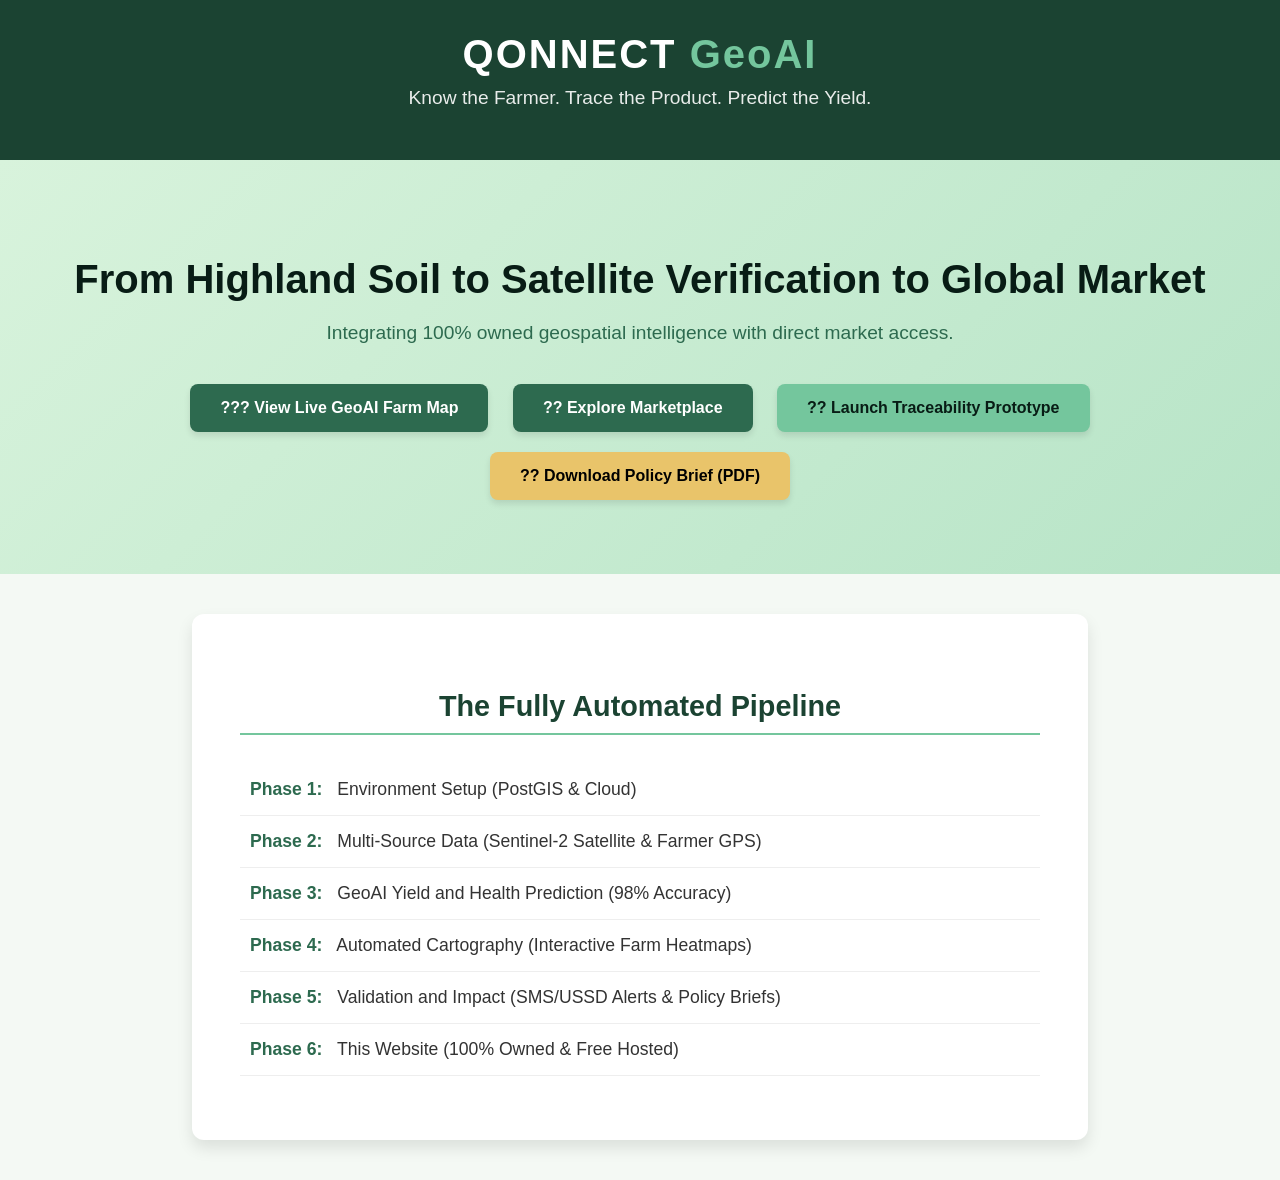
==== index.html @ 053c326c "Move website to root for GitHub Pages deployment" ====
<!DOCTYPE html>
<html lang="en">
<head>
    <meta charset="UTF-8">
    <meta name="viewport" content="width=device-width, initial-scale=1.0">
    <title>Qonnect GeoAI - End-to-End Agricultural Intelligence</title>
    <link rel="stylesheet" href="style.css">
</head>
<body>
    <header>
        <div class="logo">QONNECT <span>GeoAI</span></div>
        <p>Know the Farmer. Trace the Product. Predict the Yield.</p>
    </header>

    <section class="hero">
        <h2>From Highland Soil to Satellite Verification to Global Market</h2>
        <p>Integrating 100% owned geospatial intelligence with direct market access.</p>
        <div class="buttons">
            <a href="farm_map.html" class="btn primary" style="background-color: #2d6a4f;">??? View Live GeoAI Farm Map</a>
            <a href="https://qonnect-ethiopian-agricultural-marketplace-tracea.ai.studio/" class="btn primary">?? Explore Marketplace</a>
            <a href="https://sprout-qonnect-clnhwfubq2y6y9bafzg.streamlit.app/" class="btn secondary">?? Launch Traceability Prototype</a>
            <a href="./05_Deliverables_Impact/Qonnect_Policy_Brief.pdf" download class="btn secondary" style="background-color: #e9c46a; color: black;">?? Download Policy Brief (PDF)</a>
        </div>
    </section>

    <section class="workflow">
        <h3>The Fully Automated Pipeline</h3>
        <ul>
            <li><strong>Phase 1:</strong> Environment Setup (PostGIS & Cloud)</li>
            <li><strong>Phase 2:</strong> Multi-Source Data (Sentinel-2 Satellite & Farmer GPS)</li>
            <li><strong>Phase 3:</strong> GeoAI Yield and Health Prediction (98% Accuracy)</li>
            <li><strong>Phase 4:</strong> Automated Cartography (Interactive Farm Heatmaps)</li>
            <li><strong>Phase 5:</strong> Validation and Impact (SMS/USSD Alerts & Policy Briefs)</li>
            <li><strong>Phase 6:</strong> This Website (100% Owned & Free Hosted)</li>
        </ul>
    </section>
</body>
</html>
---- style.css ----
body { font-family: 'Segoe UI', Tahoma, Geneva, Verdana, sans-serif; margin: 0; padding: 0; background-color: #f4f9f4; color: #333; }
header { background-color: #1b4332; color: white; padding: 2rem; text-align: center; box-shadow: 0 4px 6px rgba(0,0,0,0.2); }
.logo { font-size: 2.5rem; font-weight: bold; letter-spacing: 2px; }
.logo span { color: #74c69d; }
header p { font-size: 1.2rem; margin-top: 10px; opacity: 0.9; }
.hero { text-align: center; padding: 4rem 2rem; background: linear-gradient(135deg, #d8f3dc 0%, #b7e4c7 100%); }
.hero h2 { color: #081c15; font-size: 2.5rem; margin-bottom: 10px; }
.hero p { font-size: 1.2rem; color: #2d6a4f; margin-bottom: 30px; }
.btn { padding: 15px 30px; margin: 10px; border-radius: 8px; text-decoration: none; font-weight: bold; display: inline-block; transition: transform 0.2s, box-shadow 0.2s; box-shadow: 0 4px 6px rgba(0,0,0,0.1); }
.btn:hover { transform: translateY(-3px); box-shadow: 0 6px 12px rgba(0,0,0,0.2); }
.primary { background-color: #2d6a4f; color: white; }
.secondary { background-color: #74c69d; color: #081c15; }
.workflow { padding: 3rem; max-width: 800px; margin: 40px auto; background: white; border-radius: 12px; box-shadow: 0 8px 16px rgba(0,0,0,0.1); }
.workflow h3 { color: #1b4332; font-size: 1.8rem; text-align: center; border-bottom: 2px solid #74c69d; padding-bottom: 10px; }
.workflow ul { list-style-type: none; padding: 0; }
.workflow li { padding: 15px 10px; border-bottom: 1px solid #eee; font-size: 1.1rem; }
.workflow li strong { color: #2d6a4f; margin-right: 10px; }
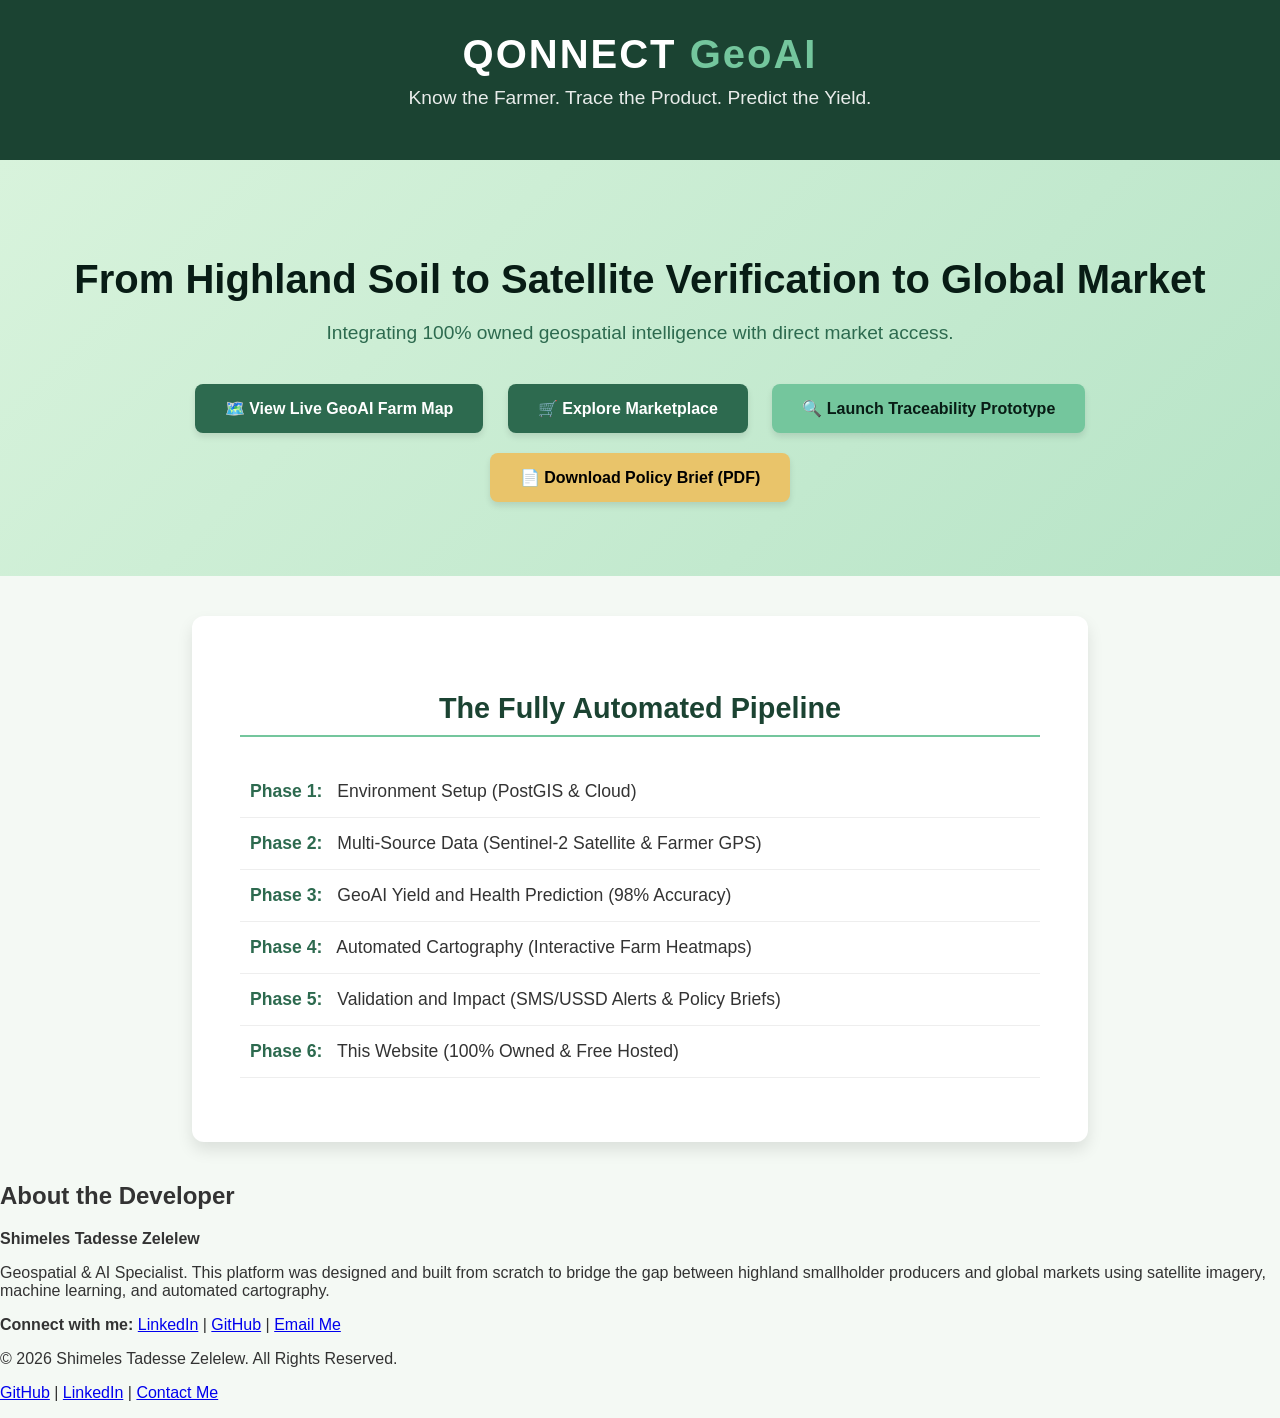
==== commit b3544ef7: "Update index.html with full accessibility tags, semantic structure, and correct LinkedIn link" ====
--- a/index.html
+++ b/index.html
@@ -12,27 +12,50 @@
         <p>Know the Farmer. Trace the Product. Predict the Yield.</p>
     </header>
 
-    <section class="hero">
-        <h2>From Highland Soil to Satellite Verification to Global Market</h2>
-        <p>Integrating 100% owned geospatial intelligence with direct market access.</p>
-        <div class="buttons">
-            <a href="farm_map.html" class="btn primary" style="background-color: #2d6a4f;">??? View Live GeoAI Farm Map</a>
-            <a href="https://qonnect-ethiopian-agricultural-marketplace-tracea.ai.studio/" class="btn primary">?? Explore Marketplace</a>
-            <a href="https://sprout-qonnect-clnhwfubq2y6y9bafzg.streamlit.app/" class="btn secondary">?? Launch Traceability Prototype</a>
-            <a href="./05_Deliverables_Impact/Qonnect_Policy_Brief.pdf" download class="btn secondary" style="background-color: #e9c46a; color: black;">?? Download Policy Brief (PDF)</a>
-        </div>
-    </section>
+    <main>
+        <section class="hero">
+            <h2>From Highland Soil to Satellite Verification to Global Market</h2>
+            <p>Integrating 100% owned geospatial intelligence with direct market access.</p>
+            <div class="buttons">
+                <a href="farm_map.html" class="btn primary" style="background-color: #2d6a4f;">🗺️ View Live GeoAI Farm Map</a>
+                <a href="https://qonnect-ethiopian-agricultural-marketplace-tracea.ai.studio/" class="btn primary" target="_blank" rel="noopener noreferrer" aria-label="Explore Marketplace (opens in a new tab)">🛒 Explore Marketplace</a>
+                <a href="https://sprout-qonnect-clnhwfubq2y6y9bafzg.streamlit.app/" class="btn secondary" target="_blank" rel="noopener noreferrer" aria-label="Launch Traceability Prototype (opens in a new tab)">🔍 Launch Traceability Prototype</a>
+                <a href="./05_Deliverables_Impact/Qonnect_Policy_Brief.pdf" download class="btn secondary" style="background-color: #e9c46a; color: black;">📄 Download Policy Brief (PDF)</a>
+            </div>
+        </section>
 
-    <section class="workflow">
-        <h3>The Fully Automated Pipeline</h3>
-        <ul>
-            <li><strong>Phase 1:</strong> Environment Setup (PostGIS & Cloud)</li>
-            <li><strong>Phase 2:</strong> Multi-Source Data (Sentinel-2 Satellite & Farmer GPS)</li>
-            <li><strong>Phase 3:</strong> GeoAI Yield and Health Prediction (98% Accuracy)</li>
-            <li><strong>Phase 4:</strong> Automated Cartography (Interactive Farm Heatmaps)</li>
-            <li><strong>Phase 5:</strong> Validation and Impact (SMS/USSD Alerts & Policy Briefs)</li>
-            <li><strong>Phase 6:</strong> This Website (100% Owned & Free Hosted)</li>
-        </ul>
-    </section>
+        <section class="workflow">
+            <h3>The Fully Automated Pipeline</h3>
+            <ul>
+                <li><strong>Phase 1:</strong> Environment Setup (PostGIS & Cloud)</li>
+                <li><strong>Phase 2:</strong> Multi-Source Data (Sentinel-2 Satellite & Farmer GPS)</li>
+                <li><strong>Phase 3:</strong> GeoAI Yield and Health Prediction (98% Accuracy)</li>
+                <li><strong>Phase 4:</strong> Automated Cartography (Interactive Farm Heatmaps)</li>
+                <li><strong>Phase 5:</strong> Validation and Impact (SMS/USSD Alerts & Policy Briefs)</li>
+                <li><strong>Phase 6:</strong> This Website (100% Owned & Free Hosted)</li>
+            </ul>
+        </section>
+
+        <section id="about" class="about-section">
+            <h2>About the Developer</h2>
+            <p><strong>Shimeles Tadesse Zelelew</strong></p>
+            <p>Geospatial & AI Specialist. This platform was designed and built from scratch to bridge the gap between highland smallholder producers and global markets using satellite imagery, machine learning, and automated cartography.</p>
+            <p>
+                <strong>Connect with me:</strong> 
+                <a href="https://www.linkedin.com/in/shimeles-tadesse-zelelew" target="_blank" rel="noopener noreferrer" aria-label="Connect with Shimeles Tadesse on LinkedIn (opens in a new tab)">LinkedIn</a> | 
+                <a href="https://github.com/shimtad200g" target="_blank" rel="noopener noreferrer" aria-label="Visit GitHub Profile (opens in a new tab)">GitHub</a> | 
+                <a href="mailto:shimtad2001g@gmail.com" aria-label="Email Shimeles Tadesse">Email Me</a>
+            </p>
+        </section>
+    </main>
+
+    <footer>
+        <p>© 2026 Shimeles Tadesse Zelelew. All Rights Reserved.</p>
+        <p>
+            <a href="https://github.com/shimtad200g" target="_blank" rel="noopener noreferrer">GitHub</a> | 
+            <a href="https://www.linkedin.com/in/shimeles-tadesse-zelelew" target="_blank" rel="noopener noreferrer">LinkedIn</a> | 
+            <a href="mailto:shimtad2001g@gmail.com">Contact Me</a>
+        </p>
+    </footer>
 </body>
-</html>
+</html>
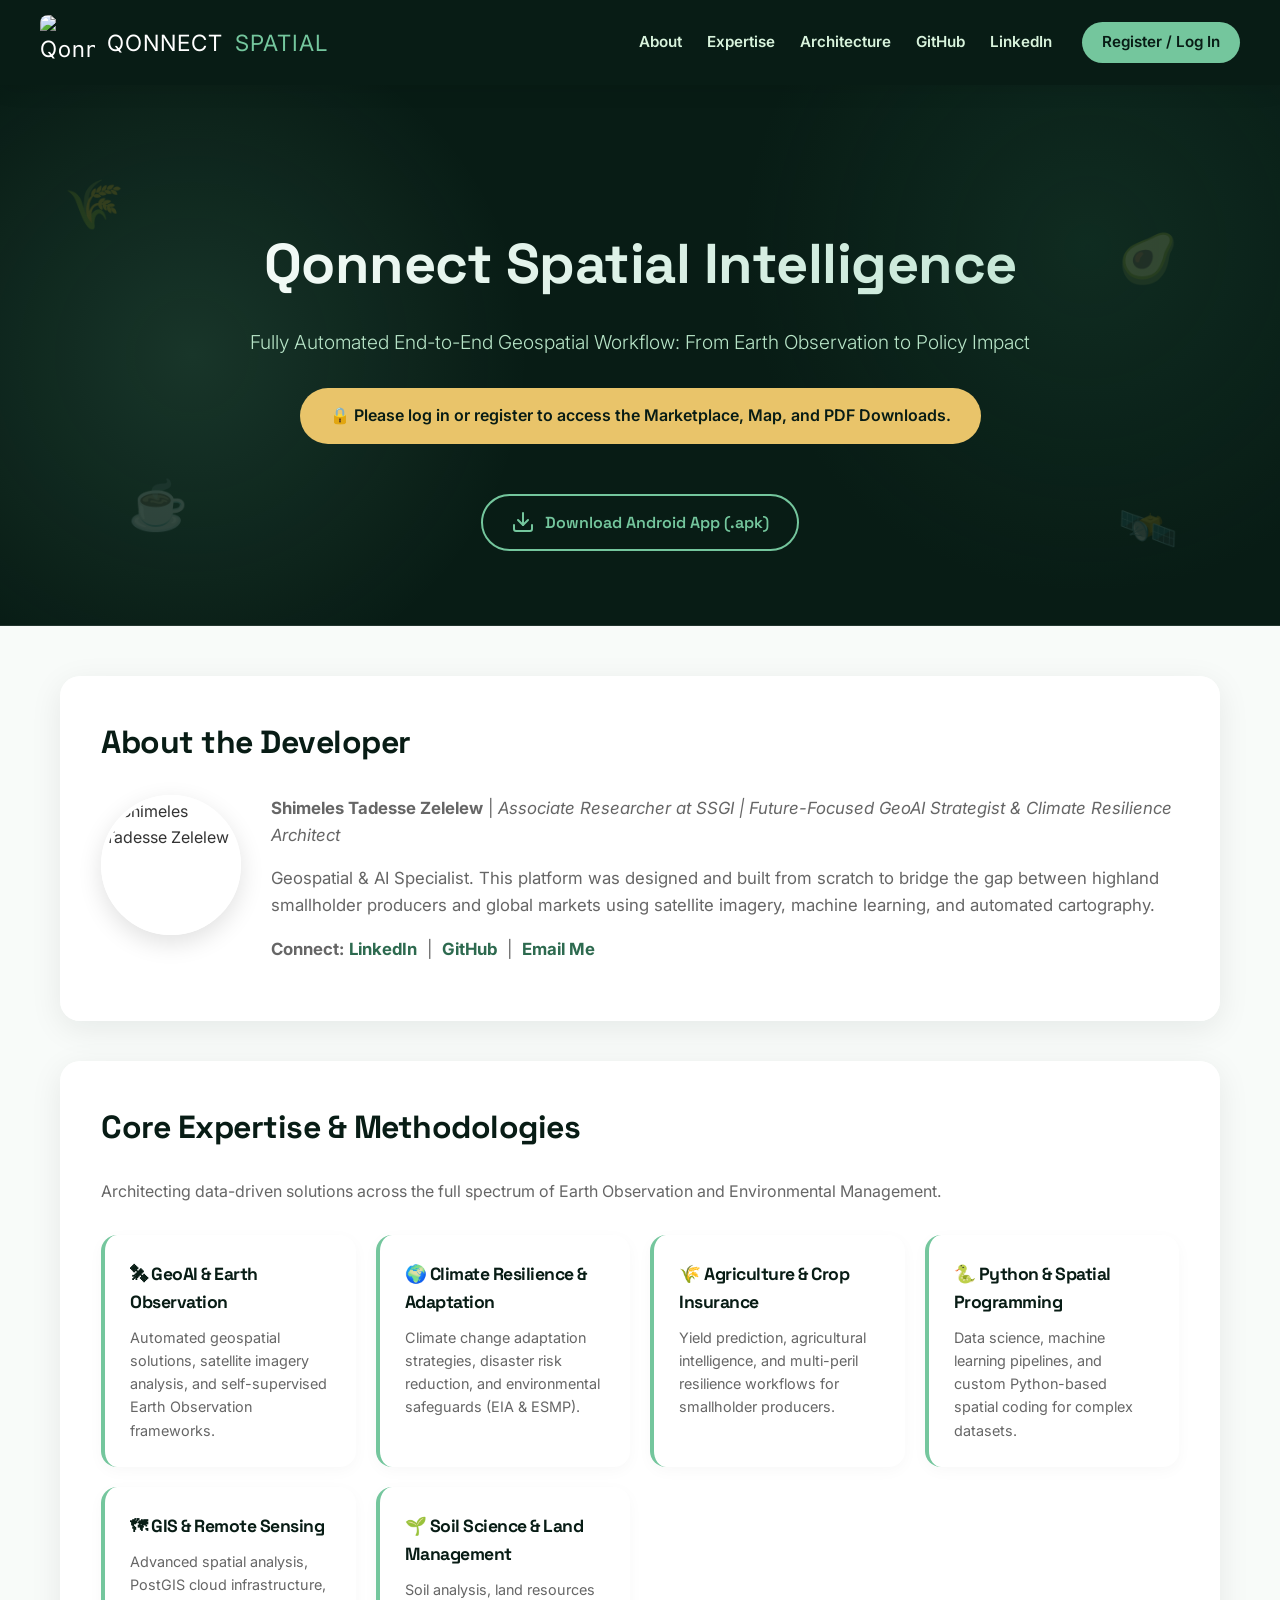
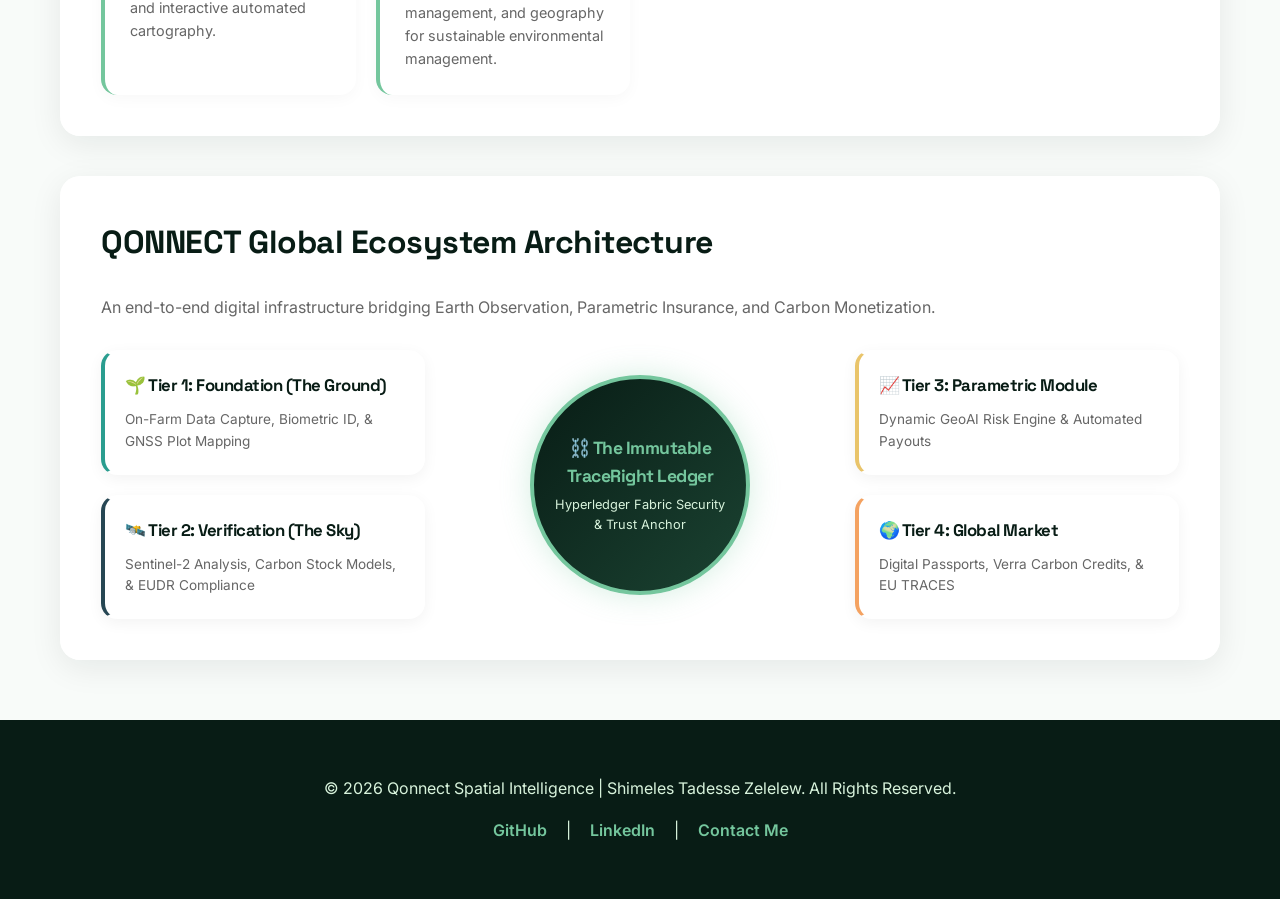
==== commit 0ea0f4e3: "Fixed navbar and layout once and for all" ====
--- a/index.html
+++ b/index.html
@@ -3,59 +3,314 @@
 <head>
     <meta charset="UTF-8">
     <meta name="viewport" content="width=device-width, initial-scale=1.0">
-    <title>Qonnect GeoAI - End-to-End Agricultural Intelligence</title>
-    <link rel="stylesheet" href="style.css">
+    <title>Qonnect Spatial Intelligence | GeoAI & Climate Resilience</title>
+    
+    <!-- Browser Favicon -->
+    <link rel="icon" type="image/png" href="https://qonnect-geoai-platform.vercel.app/icon-512.png">
+
+    <link rel="preconnect" href="https://fonts.googleapis.com">
+    <link rel="preconnect" href="https://fonts.gstatic.com" crossorigin>
+    <link href="https://fonts.googleapis.com/css2?family=Inter:wght@300;400;600&family=Space+Grotesk:wght@500;700&display=swap" rel="stylesheet">
+    <script src="https://cdn.jsdelivr.net/npm/@supabase/supabase-js@2"></script>
+    
+    <!-- Leaflet & MovingMarker Plugin -->
+    <link rel="stylesheet" href="https://unpkg.com/leaflet@1.9.4/dist/leaflet.css" />
+    <script src="https://unpkg.com/leaflet@1.9.4/dist/leaflet.js"></script>
+    <link rel="stylesheet" href="https://unpkg.com/leaflet.movingmarker@1.0.0/dist/Leaflet.MovingMarker.css" />
+    <script src="https://unpkg.com/leaflet.movingmarker@1.0.0/dist/Leaflet.MovingMarker.js"></script>
+
+    <style>
+        :root {
+            --primary-dark: #081c15; --primary-mid: #1b4332; --primary-light: #2d6a4f;
+            --accent-green: #74c69d; --bg-color: #f8fbf9; --text-main: #333333; --text-light: #666666;
+            --card-bg: rgba(255, 255, 255, 0.9); --glass-shadow: 0 8px 32px 0 rgba(8, 28, 21, 0.08);
+        }
+        * { box-sizing: border-box; }
+        body { font-family: 'Inter', sans-serif; margin: 0; padding: 0; background-color: var(--bg-color); color: var(--text-main); line-height: 1.6; overflow-x: hidden; }
+        h1, h2, h3, h4 { font-family: 'Space Grotesk', sans-serif; font-weight: 700; letter-spacing: -0.5px; }
+        
+        /* --- ANIMATIONS --- */
+        @keyframes float { 0% { transform: translateY(0px); } 50% { transform: translateY(-10px); } 100% { transform: translateY(0px); } }
+        @keyframes pulseGlow { 0% { box-shadow: 0 0 15px rgba(116, 198, 157, 0.2); } 50% { box-shadow: 0 0 30px rgba(116, 198, 157, 0.6); } 100% { box-shadow: 0 0 15px rgba(116, 198, 157, 0.2); } }
+        @keyframes gradientShift { 0% { background-position: 0% 50%; } 50% { background-position: 100% 50%; } 100% { background-position: 0% 50%; } }
+        @keyframes floatEmoji { 0% { transform: translateY(0) rotate(0deg); opacity: 0.15; } 50% { transform: translateY(-30px) rotate(15deg); opacity: 0.3; } 100% { transform: translateY(0) rotate(0deg); opacity: 0.15; } }
+
+        /* --- NAVBAR --- */
+        nav { background-color: var(--primary-dark); padding: 15px 40px; display: flex; justify-content: space-between; align-items: center; position: sticky; top: 0; z-index: 100; box-shadow: 0 4px 20px rgba(0,0,0,0.1); }
+        
+        .nav-brand { display: flex; align-items: center; gap: 12px; color: white; font-size: 1.4rem; text-decoration: none; letter-spacing: 1px; }
+        .nav-brand span { color: var(--accent-green); }
+        
+        .nav-brand img { 
+            height: 55px; 
+            width: 55px; 
+            object-fit: contain; 
+            border-radius: 8px; 
+            animation: float 3s ease-in-out infinite; 
+        }
+        
+        .nav-links { display: flex; align-items: center; }
+        .nav-links a { color: #d8f3dc; text-decoration: none; margin-left: 25px; font-size: 0.95rem; font-weight: 600; transition: color 0.3s ease; }
+        .nav-links a:hover { color: var(--accent-green); }
+        
+        /* --- HERO SECTION --- */
+        header.hero { background: radial-gradient(circle at 15% 50%, rgba(116, 198, 157, 0.15), transparent 30%), radial-gradient(circle at 85% 30%, rgba(45, 106, 79, 0.2), transparent 30%), var(--primary-dark); color: white; padding: 6rem 2rem 4rem; text-align: center; border-bottom: 1px solid rgba(255,255,255,0.1); position: relative; overflow: hidden; }
+        #hero-map { position: absolute; top: 0; left: 0; width: 100%; height: 100%; opacity: 0.15; z-index: 0; pointer-events: none; }
+        
+        .float-emoji { position: absolute; font-size: 3rem; opacity: 0.15; z-index: 0; animation: floatEmoji 6s infinite ease-in-out; }
+        .e1 { top: 15%; left: 5%; animation-delay: 0s; }
+        .e2 { top: 75%; right: 8%; animation-delay: 2s; }
+        .e3 { bottom: 15%; left: 10%; animation-delay: 4s; }
+        .e4 { top: 25%; right: 8%; animation-delay: 1s; }
+
+        .hero h1 { font-size: 3.5rem; margin-bottom: 15px; background: linear-gradient(90deg, #fff, var(--accent-green)); background-size: 200% auto; -webkit-background-clip: text; -webkit-text-fill-color: transparent; animation: gradientShift 4s linear infinite alternate, float 4s ease-in-out infinite; position: relative; z-index: 1; }
+        .hero p { font-size: 1.2rem; margin-bottom: 30px; color: #b7e4c7; font-weight: 300; max-width: 800px; margin-left: auto; margin-right: auto; position: relative; z-index: 1; }
+        
+        /* --- BUTTONS --- */
+        .btn { padding: 14px 28px; margin: 10px; border-radius: 50px; text-decoration: none; font-weight: 600; display: inline-block; transition: all 0.3s ease; font-family: 'Space Grotesk', sans-serif; position: relative; z-index: 1; }
+        .btn-green { background-color: var(--accent-green); color: var(--primary-dark); border: 2px solid var(--accent-green); }
+        .btn-green:hover { background-color: transparent; color: var(--accent-green); transform: translateY(-3px); box-shadow: 0 10px 20px rgba(116, 198, 157, 0.2); }
+        .btn-outline { border: 2px solid var(--accent-green); color: var(--accent-green); background: transparent; }
+        .btn-outline:hover { background-color: var(--accent-green); color: var(--primary-dark); transform: translateY(-3px); box-shadow: 0 10px 20px rgba(116, 198, 157, 0.2); }
+        .btn-android { background-color: #081c15; color: #74c69d; border: 2px solid #74c69d; display: inline-flex; align-items: center; gap: 10px; animation: pulseGlow 3s infinite; }
+        .btn-android:hover { background-color: #74c69d; color: #081c15; transform: translateY(-3px); }
+
+        /* --- CONTENT CARDS --- */
+        .container { max-width: 1200px; margin: 50px auto; padding: 0 20px; position: relative; z-index: 1; }
+        .card { background: var(--card-bg); padding: 40px; border-radius: 20px; box-shadow: var(--glass-shadow); border: 1px solid rgba(255,255,255,0.5); margin-bottom: 40px; backdrop-filter: blur(10px); transition: transform 0.3s ease; }
+        .card:hover { transform: translateY(-5px); }
+        .card h2 { color: var(--primary-dark); margin-top: 0; font-size: 2rem; }
+        
+        .profile-pic { width: 140px; height: 140px; border-radius: 50%; object-fit: cover; float: left; margin-right: 30px; margin-bottom: 15px; box-shadow: 0 8px 24px rgba(0,0,0,0.12); border: 4px solid white; }
+        .developer-info p { color: var(--text-light); font-size: 1.05rem; }
+
+        .expertise-grid { display: grid; grid-template-columns: repeat(auto-fit, minmax(250px, 1fr)); gap: 20px; margin-top: 30px; }
+        .expertise-card { background: white; padding: 25px; border-radius: 16px; border-left: 4px solid var(--accent-green); box-shadow: 0 4px 15px rgba(0,0,0,0.03); transition: all 0.3s ease; }
+        .expertise-card:hover { transform: translateY(-5px); box-shadow: 0 12px 24px rgba(0,0,0,0.08); border-left-color: var(--primary-mid); }
+        .expertise-card h4 { color: var(--primary-dark); margin: 0 0 10px 0; font-size: 1.1rem; }
+        .expertise-card p { margin: 0; font-size: 0.9rem; color: var(--text-light); }
+
+        /* --- ARCHITECTURE --- */
+        .arch-grid { display: grid; grid-template-columns: 1fr 1.2fr 1fr; gap: 20px; align-items: center; margin-top: 30px; }
+        .arch-column { display: flex; flex-direction: column; gap: 20px; }
+        .arch-node, .arch-core { background: white; padding: 20px; border-radius: 16px; cursor: pointer; transition: all 0.3s ease; border: 2px solid transparent; box-shadow: 0 4px 15px rgba(0,0,0,0.05); position: relative; }
+        .arch-node:hover, .arch-core:hover { transform: translateY(-5px); box-shadow: 0 12px 24px rgba(0,0,0,0.1); }
+        .arch-node h4, .arch-core h4 { margin: 0 0 10px 0; font-size: 1.05rem; color: var(--primary-dark); }
+        .arch-node p, .arch-core p { margin: 0; font-size: 0.85rem; color: var(--text-light); }
+        .tier1 { border-left: 4px solid #2a9d8f; } .tier2 { border-left: 4px solid #264653; } .tier3 { border-left: 4px solid #e9c46a; } .tier4 { border-left: 4px solid #f4a261; }
+        .arch-center { display: flex; justify-content: center; align-items: center; text-align: center; }
+        .arch-core { background: linear-gradient(135deg, var(--primary-dark) 0%, var(--primary-mid) 100%); color: white; border-radius: 50%; width: 220px; height: 220px; display: flex; flex-direction: column; justify-content: center; align-items: center; padding: 20px; border: 4px solid var(--accent-green); box-shadow: 0 0 30px rgba(116, 198, 157, 0.3); animation: pulseGlow 3s infinite; }
+        .arch-core h4 { color: var(--accent-green); margin: 0 0 5px 0; font-size: 1.1rem; }
+        .arch-core p { color: #d8f3dc; font-size: 0.8rem; }
+
+        /* --- FOOTER & MODALS --- */
+        footer { background-color: var(--primary-dark); color: #d8f3dc; text-align: center; padding: 40px; margin-top: 60px; }
+        footer a { color: var(--accent-green); text-decoration: none; margin: 0 15px; font-weight: 600; transition: color 0.3s ease; }
+        footer a:hover { color: white; }
+        
+        .guest-message { background: #e9c46a; color: var(--primary-dark); padding: 15px 30px; text-align: center; font-weight: 600; border-radius: 50px; margin-bottom: 20px; display: inline-block; position: relative; z-index: 1; }
+        .form-container { background: white; padding: 30px; border-radius: 16px; max-width: 600px; margin: 0 auto; text-align: left; color: var(--text-main); display: none; box-shadow: var(--glass-shadow); position: relative; z-index: 1; }
+        .form-container label { display: block; margin-top: 15px; font-weight: 600; font-size: 0.95rem; color: var(--primary-dark); }
+        .form-container textarea { width: 100%; padding: 12px; margin-top: 8px; border: 1px solid #ccc; border-radius: 8px; font-family: 'Inter', sans-serif; box-sizing: border-box; }
+        .form-container button { margin-top: 20px; background: var(--primary-dark); color: white; border: none; padding: 14px; border-radius: 8px; cursor: pointer; font-weight: 600; width: 100%; font-family: 'Space Grotesk', sans-serif; transition: background 0.3s; }
+        .form-container button:hover { background: var(--primary-mid); }
+
+        .modal { display: none; position: fixed; z-index: 1000; left: 0; top: 0; width: 100%; height: 100%; background-color: rgba(8, 28, 21, 0.7); backdrop-filter: blur(5px); }
+        .modal-content { background-color: white; margin: 10% auto; padding: 40px; border-radius: 20px; width: 90%; max-width: 700px; position: relative; box-shadow: 0 20px 40px rgba(0,0,0,0.2); }
+        .close-btn { color: #aaa; position: absolute; top: 20px; right: 30px; font-size: 30px; font-weight: bold; cursor: pointer; transition: color 0.3s; }
+        .close-btn:hover { color: var(--primary-dark); }
+        .modal-content h3 { color: var(--primary-dark); font-size: 1.8rem; margin-top: 0; border-bottom: 2px solid var(--accent-green); padding-bottom: 10px; display: inline-block; }
+        .modal-content p { color: var(--text-light); font-size: 1.05rem; line-height: 1.7; }
+
+        .paused * { animation-play-state: paused !important; }
+        @media (max-width: 900px) { .arch-grid { grid-template-columns: 1fr; } .arch-core { margin: 20px auto; } }
+    </style>
 </head>
 <body>
-    <header>
-        <div class="logo">QONNECT <span>GeoAI</span></div>
-        <p>Know the Farmer. Trace the Product. Predict the Yield.</p>
+
+    <nav>
+        <a href="#" class="nav-brand">
+            <img src="https://qonnect-geoai-platform.vercel.app/icon-512.png" alt="Qonnect Logo">
+            QONNECT<span>SPATIAL</span>
+        </a>
+        <div class="nav-links">
+            <a href="#about">About</a>
+            <a href="#expertise">Expertise</a>
+            <a href="#architecture">Architecture</a>
+            <a href="https://github.com/shimtad2001g" target="_blank">GitHub</a>
+            <a href="https://www.linkedin.com/in/shimeles-tadesse-zelelew-77b07535/" target="_blank">LinkedIn</a>
+            <a href="signup.html" id="login-btn" style="background-color: var(--accent-green); color: var(--primary-dark); padding: 8px 20px; border-radius: 50px; margin-left: 30px;">Register / Log In</a>
+        </div>
+    </nav>
+
+    <header class="hero">
+        <div id="hero-map"></div>
+        <div class="float-emoji e1">🌾</div>
+        <div class="float-emoji e2">🛰️</div>
+        <div class="float-emoji e3">☕</div>
+        <div class="float-emoji e4">🥑</div>
+
+        <h1>Qonnect Spatial Intelligence</h1>
+        <p>Fully Automated End-to-End Geospatial Workflow: From Earth Observation to Policy Impact</p>
+        
+        <div class="guest-message" id="guest-msg">
+            &#128274; Please log in or register to access the Marketplace, Map, and PDF Downloads.
+        </div>
+
+        <div class="form-container" id="form-container">
+            <h3 style="margin-top:0; color:var(--primary-dark);">Access Request</h3>
+            <p style="font-size: 0.9rem; color: #666;">Please tell us how you plan to use these resources.</p>
+            <form id="use-case-form" name="use-case-form" method="POST" data-netlify="true">
+                <input type="hidden" name="form-name" value="use-case-form" />
+                <label>Why do you want to access this content?</label>
+                <textarea name="reason" required rows="3"></textarea>
+                <label>How will you use the downloaded assets/maps?</label>
+                <textarea name="usage" required rows="3"></textarea>
+                <label style="margin-top: 15px; display: flex; align-items: center; gap: 10px;">
+                    <input type="checkbox" name="policy" required style="width: 18px; height: 18px;"> I accept the Terms of Use.
+                </label>
+                <button type="submit">Submit & Unlock Content</button>
+            </form>
+        </div>
+
+        <div class="protected-content" id="protected-buttons" style="display:none;">
+            <a href="farm_map.html" class="btn btn-green">&#128506; View Live Farm Map</a>
+            <a href="Qonnect_Policy_Brief.pdf" download class="btn btn-outline">&#128196; Download Policy Brief</a>
+            <br><br>
+            <a href="https://qonnect-ethiopian-agricultural-marketplace-tracea.ai.studio/" class="btn btn-green">&#128722; Explore Marketplace</a>
+            <a href="traceability.html" class="btn btn-outline">&#128269; Launch Traceability Prototype</a>
+        </div>
+
+        <div style="margin-top: 20px;">
+            <a href="https://github.com/shimtad2001g/qonnect-geoai-platform/releases/download/v1.0/Qonnect.apk" class="btn btn-android">
+                <svg xmlns="http://www.w3.org/2000/svg" width="24" height="24" viewBox="0 0 24 24" fill="none" stroke="currentColor" stroke-width="2" stroke-linecap="round" stroke-linejoin="round"><path d="M21 15v4a2 2 0 0 1-2 2H5a2 2 0 0 1-2-2v-4"></path><polyline points="7 10 12 15 17 10"></polyline><line x1="12" y1="15" x2="12" y2="3"></line></svg>
+                Download Android App (.apk)
+            </a>
+        </div>
     </header>
 
-    <main>
-        <section class="hero">
-            <h2>From Highland Soil to Satellite Verification to Global Market</h2>
-            <p>Integrating 100% owned geospatial intelligence with direct market access.</p>
-            <div class="buttons">
-                <a href="farm_map.html" class="btn primary" style="background-color: #2d6a4f;">🗺️ View Live GeoAI Farm Map</a>
-                <a href="https://qonnect-ethiopian-agricultural-marketplace-tracea.ai.studio/" class="btn primary" target="_blank" rel="noopener noreferrer" aria-label="Explore Marketplace (opens in a new tab)">🛒 Explore Marketplace</a>
-                <a href="https://sprout-qonnect-clnhwfubq2y6y9bafzg.streamlit.app/" class="btn secondary" target="_blank" rel="noopener noreferrer" aria-label="Launch Traceability Prototype (opens in a new tab)">🔍 Launch Traceability Prototype</a>
-                <a href="./05_Deliverables_Impact/Qonnect_Policy_Brief.pdf" download class="btn secondary" style="background-color: #e9c46a; color: black;">📄 Download Policy Brief (PDF)</a>
+    <div class="container">
+        <section id="about" class="card">
+            <h2>About the Developer</h2>
+            <div class="developer-info">
+                <img src="profile.jpg" alt="Shimeles Tadesse Zelelew" class="profile-pic">
+                <p><strong>Shimeles Tadesse Zelelew</strong> | <em>Associate Researcher at SSGI | Future-Focused GeoAI Strategist & Climate Resilience Architect</em></p>
+                <p>Geospatial & AI Specialist. This platform was designed and built from scratch to bridge the gap between highland smallholder producers and global markets using satellite imagery, machine learning, and automated cartography.</p>
+                <p>
+                    <strong>Connect:</strong> 
+                    <a href="https://www.linkedin.com/in/shimeles-tadesse-zelelew-77b07535/" style="color: var(--primary-light); font-weight: bold; text-decoration: none;" target="_blank">LinkedIn</a> &nbsp;|&nbsp; 
+                    <a href="https://github.com/shimtad2001g" style="color: var(--primary-light); font-weight: bold; text-decoration: none;" target="_blank">GitHub</a> &nbsp;|&nbsp; 
+                    <a href="https://mail.google.com/mail/?view=cm&fs=1&to=shimtad2001g@gmail.com" target="_blank" style="color: var(--primary-light); font-weight: bold; text-decoration: none;">Email Me</a>
+                </p>
+            </div>
+            <div style="clear:both;"></div>
+        </section>
+
+        <section id="expertise" class="card">
+            <h2>Core Expertise & Methodologies</h2>
+            <p style="color: var(--text-light); margin-bottom: 30px;">Architecting data-driven solutions across the full spectrum of Earth Observation and Environmental Management.</p>
+            <div class="expertise-grid">
+                <div class="expertise-card"><h4>&#128752; GeoAI & Earth Observation</h4><p>Automated geospatial solutions, satellite imagery analysis, and self-supervised Earth Observation frameworks.</p></div>
+                <div class="expertise-card"><h4>&#127757; Climate Resilience & Adaptation</h4><p>Climate change adaptation strategies, disaster risk reduction, and environmental safeguards (EIA & ESMP).</p></div>
+                <div class="expertise-card"><h4>&#127806; Agriculture & Crop Insurance</h4><p>Yield prediction, agricultural intelligence, and multi-peril resilience workflows for smallholder producers.</p></div>
+                <div class="expertise-card"><h4>&#128013; Python & Spatial Programming</h4><p>Data science, machine learning pipelines, and custom Python-based spatial coding for complex datasets.</p></div>
+                <div class="expertise-card"><h4>&#128506; GIS & Remote Sensing</h4><p>Advanced spatial analysis, PostGIS cloud infrastructure, and interactive automated cartography.</p></div>
+                <div class="expertise-card"><h4>&#127793; Soil Science & Land Management</h4><p>Soil analysis, land resources management, and geography for sustainable environmental management.</p></div>
             </div>
         </section>
 
-        <section class="workflow">
-            <h3>The Fully Automated Pipeline</h3>
-            <ul>
-                <li><strong>Phase 1:</strong> Environment Setup (PostGIS & Cloud)</li>
-                <li><strong>Phase 2:</strong> Multi-Source Data (Sentinel-2 Satellite & Farmer GPS)</li>
-                <li><strong>Phase 3:</strong> GeoAI Yield and Health Prediction (98% Accuracy)</li>
-                <li><strong>Phase 4:</strong> Automated Cartography (Interactive Farm Heatmaps)</li>
-                <li><strong>Phase 5:</strong> Validation and Impact (SMS/USSD Alerts & Policy Briefs)</li>
-                <li><strong>Phase 6:</strong> This Website (100% Owned & Free Hosted)</li>
-            </ul>
+        <section id="architecture" class="card" style="margin-top: 40px; margin-bottom: 40px;">
+            <h2>QONNECT Global Ecosystem Architecture</h2>
+            <p style="color: var(--text-light); margin-bottom: 30px;">An end-to-end digital infrastructure bridging Earth Observation, Parametric Insurance, and Carbon Monetization.</p>
+            <div class="arch-grid">
+                <div class="arch-column">
+                    <div class="arch-node tier1" onclick="openModal('arch-modal1')"><h4>🌱 Tier 1: Foundation (The Ground)</h4><p>On-Farm Data Capture, Biometric ID, & GNSS Plot Mapping</p></div>
+                    <div class="arch-node tier2" onclick="openModal('arch-modal2')"><h4>🛰️ Tier 2: Verification (The Sky)</h4><p>Sentinel-2 Analysis, Carbon Stock Models, & EUDR Compliance</p></div>
+                </div>
+                <div class="arch-center">
+                    <div class="arch-core" onclick="openModal('arch-modal-core')"><h4>⛓️ The Immutable TraceRight Ledger</h4><p>Hyperledger Fabric Security & Trust Anchor</p></div>
+                </div>
+                <div class="arch-column">
+                    <div class="arch-node tier3" onclick="openModal('arch-modal3')"><h4>📈 Tier 3: Parametric Module</h4><p>Dynamic GeoAI Risk Engine & Automated Payouts</p></div>
+                    <div class="arch-node tier4" onclick="openModal('arch-modal4')"><h4>🌍 Tier 4: Global Market</h4><p>Digital Passports, Verra Carbon Credits, & EU TRACES</p></div>
+                </div>
+            </div>
         </section>
-
-        <section id="about" class="about-section">
-            <h2>About the Developer</h2>
-            <p><strong>Shimeles Tadesse Zelelew</strong></p>
-            <p>Geospatial & AI Specialist. This platform was designed and built from scratch to bridge the gap between highland smallholder producers and global markets using satellite imagery, machine learning, and automated cartography.</p>
-            <p>
-                <strong>Connect with me:</strong> 
-                <a href="https://www.linkedin.com/in/shimeles-tadesse-zelelew" target="_blank" rel="noopener noreferrer" aria-label="Connect with Shimeles Tadesse on LinkedIn (opens in a new tab)">LinkedIn</a> | 
-                <a href="https://github.com/shimtad200g" target="_blank" rel="noopener noreferrer" aria-label="Visit GitHub Profile (opens in a new tab)">GitHub</a> | 
-                <a href="mailto:shimtad2001g@gmail.com" aria-label="Email Shimeles Tadesse">Email Me</a>
-            </p>
-        </section>
-    </main>
+    </div>
+
+    <!-- Architecture Modals -->
+    <div id="arch-modal1" class="modal"><div class="modal-content"><span class="close-btn" onclick="closeModal('arch-modal1')">&times;</span><h3>Tier 1: Foundation (The Ground)</h3><p><strong>On-Farm Data Capture & Smallholder Empowerment:</strong> Integrates secure digital identification protocols, leveraging biometric fingerprint capture linked directly to smallholder farmers. Utilizes high-precision GPS to map farm parcels and large-scale irrigated fields down to exact boundary polygons.</p></div></div>
+    <div id="arch-modal2" class="modal"><div class="modal-content"><span class="close-btn" onclick="closeModal('arch-modal2')">&times;</span><h3>Tier 2: Verification (The Sky)</h3><p><strong>Satellite Telemetry & GeoAI Intelligence:</strong> Continuously ingests high-resolution multi-spectral data from Sentinel-2 (Optical & SAR) for all-weather observation. Machine learning pipelines compute baseline biomass and rigorous tCO2e carbon sequestration models.</p></div></div>
+    <div id="arch-modal-core" class="modal"><div class="modal-content"><span class="close-btn" onclick="closeModal('arch-modal-core')">&times;</span><h3>The Immutable TraceRight Ledger</h3><p><strong>Core Security & Trust Anchor:</strong> Powered by Hyperledger Fabric, this central hub immutably records every transaction. From initial polygon boundary demarcation to final buyer transactions, all data is cryptographically hashed and timestamped.</p></div></div>
+    <div id="arch-modal3" class="modal"><div class="modal-content"><span class="close-btn" onclick="closeModal('arch-modal3')">&times;</span><h3>Tier 3: Parametric Crop Insurance</h3><p><strong>Dynamic GeoAI Risk Engine:</strong> A core innovation integrating weather telemetry and satellite data at the farmer parcel level. It automatically triggers rapid, objective insurance payouts upon the occurrence of verified climatic anomalies.</p></div></div>
+    <div id="arch-modal4" class="modal"><div class="modal-content"><span class="close-btn" onclick="closeModal('arch-modal4')">&times;</span><h3>Tier 4: Global Market & Monetization</h3><p><strong>Digital Passports & Carbon Markets:</strong> Compiles export-ready verification bundles into a Digital Product Passport with secure QR codes for full chain-of-custody tracking. Converts verified carbon sequestration metrics into standardized digital tokens (tCO2e tokens and NFTs).</p></div></div>
 
     <footer>
-        <p>© 2026 Shimeles Tadesse Zelelew. All Rights Reserved.</p>
+        <p>&copy; 2026 Qonnect Spatial Intelligence | Shimeles Tadesse Zelelew. All Rights Reserved.</p>
         <p>
-            <a href="https://github.com/shimtad200g" target="_blank" rel="noopener noreferrer">GitHub</a> | 
-            <a href="https://www.linkedin.com/in/shimeles-tadesse-zelelew" target="_blank" rel="noopener noreferrer">LinkedIn</a> | 
-            <a href="mailto:shimtad2001g@gmail.com">Contact Me</a>
+            <a href="https://github.com/shimtad2001g" target="_blank">GitHub</a> | 
+            <a href="https://www.linkedin.com/in/shimeles-tadesse-zelelew-77b07535/" target="_blank">LinkedIn</a> | 
+            <a href="https://mail.google.com/mail/?view=cm&fs=1&to=shimtad2001g@gmail.com" target="_blank">Contact Me</a>
         </p>
     </footer>
+
+    <script>
+        function openModal(id) { document.getElementById(id).style.display = "block"; }
+        function closeModal(id) { document.getElementById(id).style.display = "none"; }
+        window.onclick = function(event) { if (event.target.classList.contains('modal')) { event.target.style.display = "none"; } }
+
+        // --- MAP ANIMATION LOGIC ---
+        document.addEventListener("DOMContentLoaded", function() {
+            const map = L.map('hero-map', { zoomControl: false, attributionControl: false, dragging: false, scrollWheelZoom: false }).setView([8.75, 38.98], 8);
+            L.tileLayer('https://{s}.tile.openstreetmap.org/{z}/{x}/{y}.png', { maxZoom: 19 }).addTo(map);
+
+            const routePoints = [ [8.75, 38.98], [8.80, 38.90], [8.95, 38.80], [9.03, 38.74] ];
+            L.polyline(routePoints, { color: '#74c69d', weight: 3, dashArray: '5, 10' }).addTo(map);
+
+            const movingMarker = L.Marker.movingMarker(routePoints, [3000, 3000, 3000], { autostart: true, loop: true, rotate: true }).addTo(map);
+            
+            const satelliteIcon = L.divIcon({ className: 'satellite-icon', html: '<div style="background-color:#74c69d; width:12px; height:12px; border-radius:50%; box-shadow: 0 0 15px #74c69d;"></div>', iconSize: [12, 12] });
+            movingMarker.setIcon(satelliteIcon);
+            movingMarker.start();
+
+            // Pause Animation on Login Click
+            document.getElementById('login-btn').addEventListener('click', function() {
+                document.body.classList.add('paused');
+                movingMarker.pause();
+            });
+        });
+
+        // --- SUPABASE UI LOGIC ---
+        const supabaseUrl = 'https://toujtawzftajiuoxblaj.supabase.co';
+        
+        // ⚠️ REPLACE THIS LINE WITH YOUR ACTUAL KEY FROM SUPABASE!
+        const supabaseKey = 'sb_publishable_zieFD2B1k2aT7wmCzkP-xA_sI8E9Vcd'; 
+        
+        const supabaseClient = window.supabase.createClient(supabaseUrl, supabaseKey);
+
+        let hasSubmittedForm = localStorage.getItem('qonnect_form_submitted');
+        async function checkAuthState() {
+            const { data: { session } } = await supabaseClient.auth.getSession();
+            const guestMsg = document.getElementById('guest-msg');
+            const formContainer = document.getElementById('form-container');
+            const protectedButtons = document.getElementById('protected-buttons');
+
+            if (!session) {
+                guestMsg.style.display = 'inline-block';
+                formContainer.style.display = 'none';
+                protectedButtons.style.display = 'none';
+            } else {
+                guestMsg.style.display = 'none';
+                if (hasSubmittedForm) {
+                    formContainer.style.display = 'none';
+                    protectedButtons.style.display = 'block';
+                } else {
+                    formContainer.style.display = 'block';
+                    protectedButtons.style.display = 'none';
+                }
+            }
+        }
+        checkAuthState();
+    </script>
 </body>
 </html>
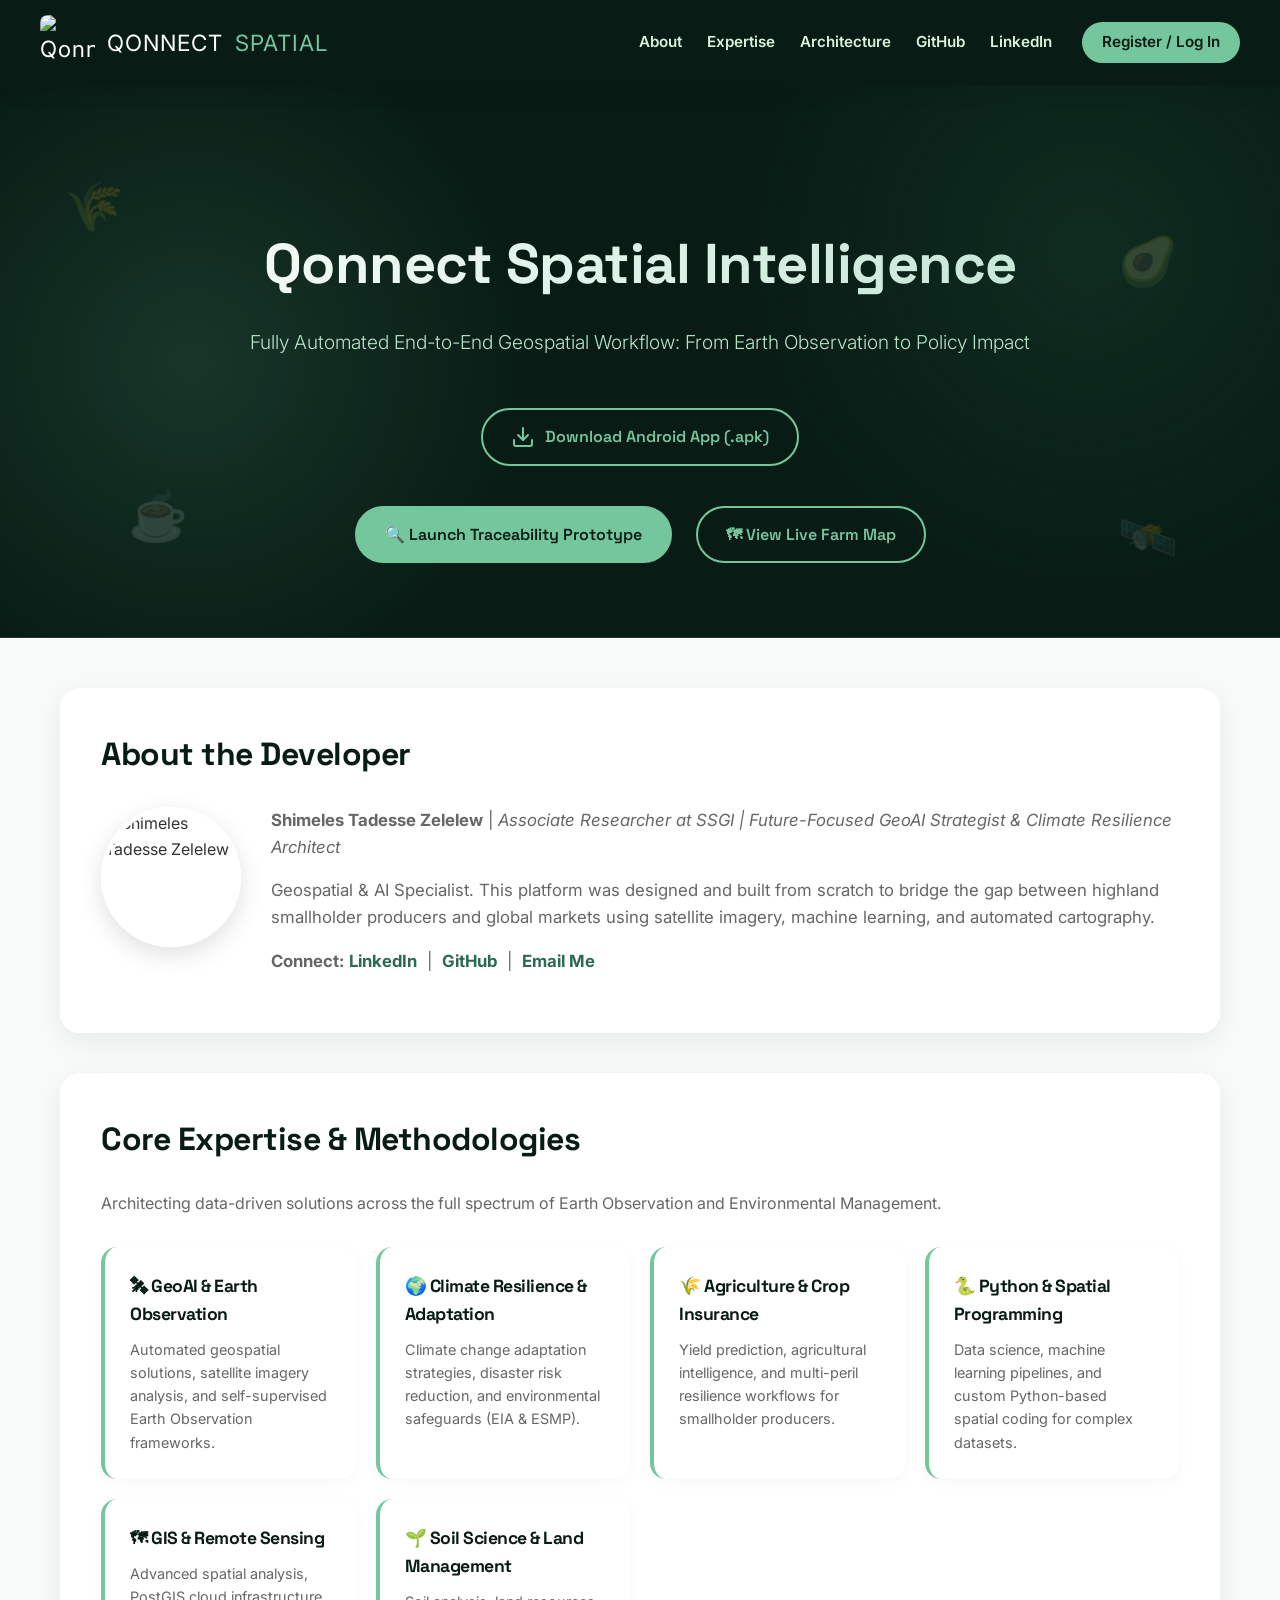
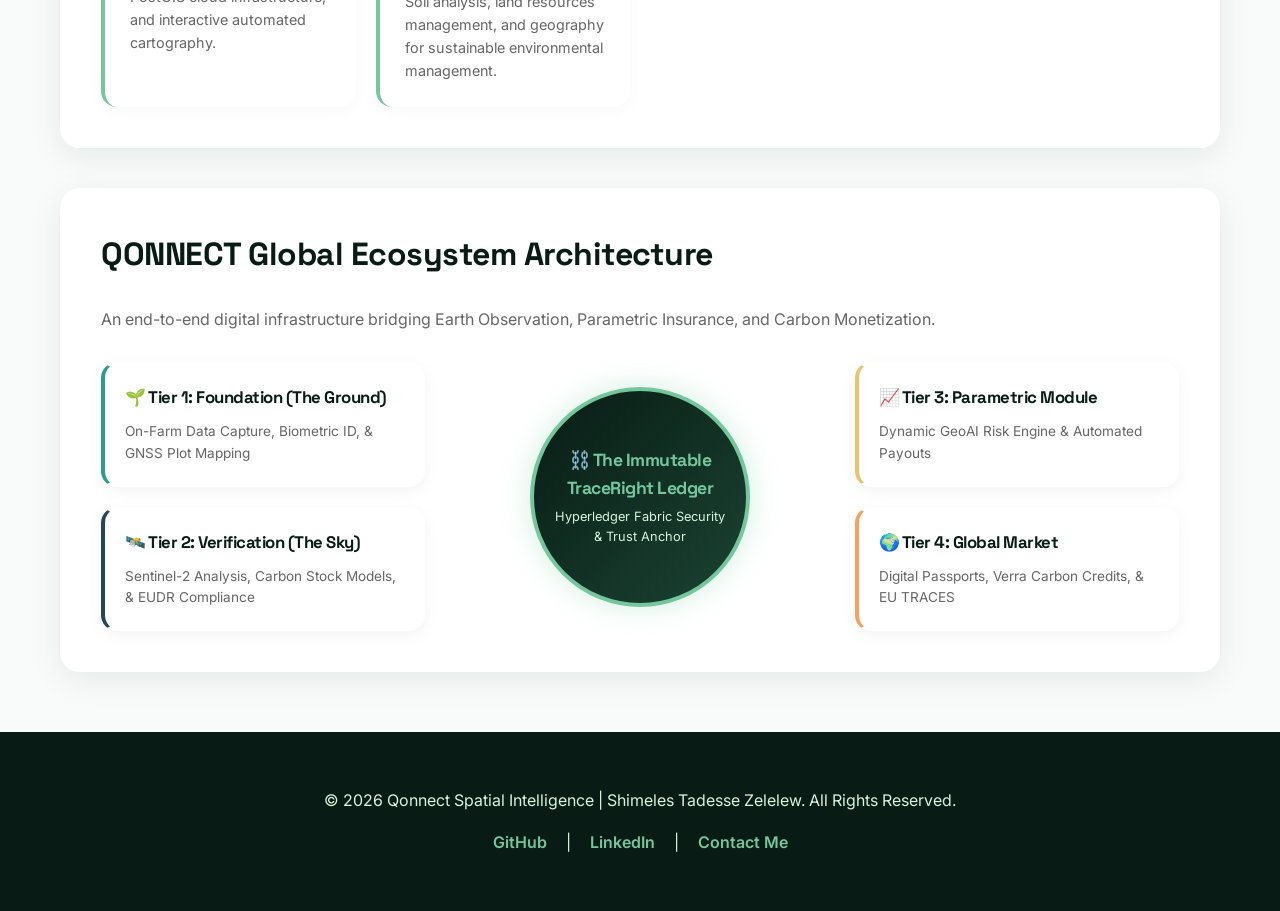
==== commit c90bf5d7: "Removed form and cleaned navbar completely" ====
--- a/index.html
+++ b/index.html
@@ -4,16 +4,11 @@
     <meta charset="UTF-8">
     <meta name="viewport" content="width=device-width, initial-scale=1.0">
     <title>Qonnect Spatial Intelligence | GeoAI & Climate Resilience</title>
-    
-    <!-- Browser Favicon -->
     <link rel="icon" type="image/png" href="https://qonnect-geoai-platform.vercel.app/icon-512.png">
-
     <link rel="preconnect" href="https://fonts.googleapis.com">
     <link rel="preconnect" href="https://fonts.gstatic.com" crossorigin>
     <link href="https://fonts.googleapis.com/css2?family=Inter:wght@300;400;600&family=Space+Grotesk:wght@500;700&display=swap" rel="stylesheet">
     <script src="https://cdn.jsdelivr.net/npm/@supabase/supabase-js@2"></script>
-    
-    <!-- Leaflet & MovingMarker Plugin -->
     <link rel="stylesheet" href="https://unpkg.com/leaflet@1.9.4/dist/leaflet.css" />
     <script src="https://unpkg.com/leaflet@1.9.4/dist/leaflet.js"></script>
     <link rel="stylesheet" href="https://unpkg.com/leaflet.movingmarker@1.0.0/dist/Leaflet.MovingMarker.css" />
@@ -29,31 +24,19 @@
         body { font-family: 'Inter', sans-serif; margin: 0; padding: 0; background-color: var(--bg-color); color: var(--text-main); line-height: 1.6; overflow-x: hidden; }
         h1, h2, h3, h4 { font-family: 'Space Grotesk', sans-serif; font-weight: 700; letter-spacing: -0.5px; }
         
-        /* --- ANIMATIONS --- */
         @keyframes float { 0% { transform: translateY(0px); } 50% { transform: translateY(-10px); } 100% { transform: translateY(0px); } }
         @keyframes pulseGlow { 0% { box-shadow: 0 0 15px rgba(116, 198, 157, 0.2); } 50% { box-shadow: 0 0 30px rgba(116, 198, 157, 0.6); } 100% { box-shadow: 0 0 15px rgba(116, 198, 157, 0.2); } }
         @keyframes gradientShift { 0% { background-position: 0% 50%; } 50% { background-position: 100% 50%; } 100% { background-position: 0% 50%; } }
         @keyframes floatEmoji { 0% { transform: translateY(0) rotate(0deg); opacity: 0.15; } 50% { transform: translateY(-30px) rotate(15deg); opacity: 0.3; } 100% { transform: translateY(0) rotate(0deg); opacity: 0.15; } }
 
-        /* --- NAVBAR --- */
         nav { background-color: var(--primary-dark); padding: 15px 40px; display: flex; justify-content: space-between; align-items: center; position: sticky; top: 0; z-index: 100; box-shadow: 0 4px 20px rgba(0,0,0,0.1); }
-        
         .nav-brand { display: flex; align-items: center; gap: 12px; color: white; font-size: 1.4rem; text-decoration: none; letter-spacing: 1px; }
         .nav-brand span { color: var(--accent-green); }
-        
-        .nav-brand img { 
-            height: 55px; 
-            width: 55px; 
-            object-fit: contain; 
-            border-radius: 8px; 
-            animation: float 3s ease-in-out infinite; 
-        }
-        
+        .nav-brand img { height: 55px; width: 55px; object-fit: contain; border-radius: 8px; animation: float 3s ease-in-out infinite; }
         .nav-links { display: flex; align-items: center; }
         .nav-links a { color: #d8f3dc; text-decoration: none; margin-left: 25px; font-size: 0.95rem; font-weight: 600; transition: color 0.3s ease; }
         .nav-links a:hover { color: var(--accent-green); }
         
-        /* --- HERO SECTION --- */
         header.hero { background: radial-gradient(circle at 15% 50%, rgba(116, 198, 157, 0.15), transparent 30%), radial-gradient(circle at 85% 30%, rgba(45, 106, 79, 0.2), transparent 30%), var(--primary-dark); color: white; padding: 6rem 2rem 4rem; text-align: center; border-bottom: 1px solid rgba(255,255,255,0.1); position: relative; overflow: hidden; }
         #hero-map { position: absolute; top: 0; left: 0; width: 100%; height: 100%; opacity: 0.15; z-index: 0; pointer-events: none; }
         
@@ -66,7 +49,6 @@
         .hero h1 { font-size: 3.5rem; margin-bottom: 15px; background: linear-gradient(90deg, #fff, var(--accent-green)); background-size: 200% auto; -webkit-background-clip: text; -webkit-text-fill-color: transparent; animation: gradientShift 4s linear infinite alternate, float 4s ease-in-out infinite; position: relative; z-index: 1; }
         .hero p { font-size: 1.2rem; margin-bottom: 30px; color: #b7e4c7; font-weight: 300; max-width: 800px; margin-left: auto; margin-right: auto; position: relative; z-index: 1; }
         
-        /* --- BUTTONS --- */
         .btn { padding: 14px 28px; margin: 10px; border-radius: 50px; text-decoration: none; font-weight: 600; display: inline-block; transition: all 0.3s ease; font-family: 'Space Grotesk', sans-serif; position: relative; z-index: 1; }
         .btn-green { background-color: var(--accent-green); color: var(--primary-dark); border: 2px solid var(--accent-green); }
         .btn-green:hover { background-color: transparent; color: var(--accent-green); transform: translateY(-3px); box-shadow: 0 10px 20px rgba(116, 198, 157, 0.2); }
@@ -75,7 +57,6 @@
         .btn-android { background-color: #081c15; color: #74c69d; border: 2px solid #74c69d; display: inline-flex; align-items: center; gap: 10px; animation: pulseGlow 3s infinite; }
         .btn-android:hover { background-color: #74c69d; color: #081c15; transform: translateY(-3px); }
 
-        /* --- CONTENT CARDS --- */
         .container { max-width: 1200px; margin: 50px auto; padding: 0 20px; position: relative; z-index: 1; }
         .card { background: var(--card-bg); padding: 40px; border-radius: 20px; box-shadow: var(--glass-shadow); border: 1px solid rgba(255,255,255,0.5); margin-bottom: 40px; backdrop-filter: blur(10px); transition: transform 0.3s ease; }
         .card:hover { transform: translateY(-5px); }
@@ -90,7 +71,6 @@
         .expertise-card h4 { color: var(--primary-dark); margin: 0 0 10px 0; font-size: 1.1rem; }
         .expertise-card p { margin: 0; font-size: 0.9rem; color: var(--text-light); }
 
-        /* --- ARCHITECTURE --- */
         .arch-grid { display: grid; grid-template-columns: 1fr 1.2fr 1fr; gap: 20px; align-items: center; margin-top: 30px; }
         .arch-column { display: flex; flex-direction: column; gap: 20px; }
         .arch-node, .arch-core { background: white; padding: 20px; border-radius: 16px; cursor: pointer; transition: all 0.3s ease; border: 2px solid transparent; box-shadow: 0 4px 15px rgba(0,0,0,0.05); position: relative; }
@@ -103,18 +83,10 @@
         .arch-core h4 { color: var(--accent-green); margin: 0 0 5px 0; font-size: 1.1rem; }
         .arch-core p { color: #d8f3dc; font-size: 0.8rem; }
 
-        /* --- FOOTER & MODALS --- */
         footer { background-color: var(--primary-dark); color: #d8f3dc; text-align: center; padding: 40px; margin-top: 60px; }
         footer a { color: var(--accent-green); text-decoration: none; margin: 0 15px; font-weight: 600; transition: color 0.3s ease; }
         footer a:hover { color: white; }
         
-        .guest-message { background: #e9c46a; color: var(--primary-dark); padding: 15px 30px; text-align: center; font-weight: 600; border-radius: 50px; margin-bottom: 20px; display: inline-block; position: relative; z-index: 1; }
-        .form-container { background: white; padding: 30px; border-radius: 16px; max-width: 600px; margin: 0 auto; text-align: left; color: var(--text-main); display: none; box-shadow: var(--glass-shadow); position: relative; z-index: 1; }
-        .form-container label { display: block; margin-top: 15px; font-weight: 600; font-size: 0.95rem; color: var(--primary-dark); }
-        .form-container textarea { width: 100%; padding: 12px; margin-top: 8px; border: 1px solid #ccc; border-radius: 8px; font-family: 'Inter', sans-serif; box-sizing: border-box; }
-        .form-container button { margin-top: 20px; background: var(--primary-dark); color: white; border: none; padding: 14px; border-radius: 8px; cursor: pointer; font-weight: 600; width: 100%; font-family: 'Space Grotesk', sans-serif; transition: background 0.3s; }
-        .form-container button:hover { background: var(--primary-mid); }
-
         .modal { display: none; position: fixed; z-index: 1000; left: 0; top: 0; width: 100%; height: 100%; background-color: rgba(8, 28, 21, 0.7); backdrop-filter: blur(5px); }
         .modal-content { background-color: white; margin: 10% auto; padding: 40px; border-radius: 20px; width: 90%; max-width: 700px; position: relative; box-shadow: 0 20px 40px rgba(0,0,0,0.2); }
         .close-btn { color: #aaa; position: absolute; top: 20px; right: 30px; font-size: 30px; font-weight: bold; cursor: pointer; transition: color 0.3s; }
@@ -122,7 +94,6 @@
         .modal-content h3 { color: var(--primary-dark); font-size: 1.8rem; margin-top: 0; border-bottom: 2px solid var(--accent-green); padding-bottom: 10px; display: inline-block; }
         .modal-content p { color: var(--text-light); font-size: 1.05rem; line-height: 1.7; }
 
-        .paused * { animation-play-state: paused !important; }
         @media (max-width: 900px) { .arch-grid { grid-template-columns: 1fr; } .arch-core { margin: 20px auto; } }
     </style>
 </head>
@@ -152,40 +123,17 @@
 
         <h1>Qonnect Spatial Intelligence</h1>
         <p>Fully Automated End-to-End Geospatial Workflow: From Earth Observation to Policy Impact</p>
-        
-        <div class="guest-message" id="guest-msg">
-            &#128274; Please log in or register to access the Marketplace, Map, and PDF Downloads.
-        </div>
-
-        <div class="form-container" id="form-container">
-            <h3 style="margin-top:0; color:var(--primary-dark);">Access Request</h3>
-            <p style="font-size: 0.9rem; color: #666;">Please tell us how you plan to use these resources.</p>
-            <form id="use-case-form" name="use-case-form" method="POST" data-netlify="true">
-                <input type="hidden" name="form-name" value="use-case-form" />
-                <label>Why do you want to access this content?</label>
-                <textarea name="reason" required rows="3"></textarea>
-                <label>How will you use the downloaded assets/maps?</label>
-                <textarea name="usage" required rows="3"></textarea>
-                <label style="margin-top: 15px; display: flex; align-items: center; gap: 10px;">
-                    <input type="checkbox" name="policy" required style="width: 18px; height: 18px;"> I accept the Terms of Use.
-                </label>
-                <button type="submit">Submit & Unlock Content</button>
-            </form>
-        </div>
-
-        <div class="protected-content" id="protected-buttons" style="display:none;">
-            <a href="farm_map.html" class="btn btn-green">&#128506; View Live Farm Map</a>
-            <a href="Qonnect_Policy_Brief.pdf" download class="btn btn-outline">&#128196; Download Policy Brief</a>
-            <br><br>
-            <a href="https://qonnect-ethiopian-agricultural-marketplace-tracea.ai.studio/" class="btn btn-green">&#128722; Explore Marketplace</a>
-            <a href="traceability.html" class="btn btn-outline">&#128269; Launch Traceability Prototype</a>
-        </div>
-
-        <div style="margin-top: 20px;">
+
+        <div style="margin-top: 40px;">
             <a href="https://github.com/shimtad2001g/qonnect-geoai-platform/releases/download/v1.0/Qonnect.apk" class="btn btn-android">
                 <svg xmlns="http://www.w3.org/2000/svg" width="24" height="24" viewBox="0 0 24 24" fill="none" stroke="currentColor" stroke-width="2" stroke-linecap="round" stroke-linejoin="round"><path d="M21 15v4a2 2 0 0 1-2 2H5a2 2 0 0 1-2-2v-4"></path><polyline points="7 10 12 15 17 10"></polyline><line x1="12" y1="15" x2="12" y2="3"></line></svg>
                 Download Android App (.apk)
             </a>
+        </div>
+        
+        <div style="margin-top: 20px;">
+            <a href="traceability.html" class="btn btn-green">&#128269; Launch Traceability Prototype</a>
+            <a href="farm_map.html" class="btn btn-outline">&#128506; View Live Farm Map</a>
         </div>
     </header>
 
@@ -259,7 +207,6 @@
         function closeModal(id) { document.getElementById(id).style.display = "none"; }
         window.onclick = function(event) { if (event.target.classList.contains('modal')) { event.target.style.display = "none"; } }
 
-        // --- MAP ANIMATION LOGIC ---
         document.addEventListener("DOMContentLoaded", function() {
             const map = L.map('hero-map', { zoomControl: false, attributionControl: false, dragging: false, scrollWheelZoom: false }).setView([8.75, 38.98], 8);
             L.tileLayer('https://{s}.tile.openstreetmap.org/{z}/{x}/{y}.png', { maxZoom: 19 }).addTo(map);
@@ -272,45 +219,7 @@
             const satelliteIcon = L.divIcon({ className: 'satellite-icon', html: '<div style="background-color:#74c69d; width:12px; height:12px; border-radius:50%; box-shadow: 0 0 15px #74c69d;"></div>', iconSize: [12, 12] });
             movingMarker.setIcon(satelliteIcon);
             movingMarker.start();
-
-            // Pause Animation on Login Click
-            document.getElementById('login-btn').addEventListener('click', function() {
-                document.body.classList.add('paused');
-                movingMarker.pause();
-            });
         });
-
-        // --- SUPABASE UI LOGIC ---
-        const supabaseUrl = 'https://toujtawzftajiuoxblaj.supabase.co';
-        
-        // ⚠️ REPLACE THIS LINE WITH YOUR ACTUAL KEY FROM SUPABASE!
-        const supabaseKey = 'sb_publishable_zieFD2B1k2aT7wmCzkP-xA_sI8E9Vcd'; 
-        
-        const supabaseClient = window.supabase.createClient(supabaseUrl, supabaseKey);
-
-        let hasSubmittedForm = localStorage.getItem('qonnect_form_submitted');
-        async function checkAuthState() {
-            const { data: { session } } = await supabaseClient.auth.getSession();
-            const guestMsg = document.getElementById('guest-msg');
-            const formContainer = document.getElementById('form-container');
-            const protectedButtons = document.getElementById('protected-buttons');
-
-            if (!session) {
-                guestMsg.style.display = 'inline-block';
-                formContainer.style.display = 'none';
-                protectedButtons.style.display = 'none';
-            } else {
-                guestMsg.style.display = 'none';
-                if (hasSubmittedForm) {
-                    formContainer.style.display = 'none';
-                    protectedButtons.style.display = 'block';
-                } else {
-                    formContainer.style.display = 'block';
-                    protectedButtons.style.display = 'none';
-                }
-            }
-        }
-        checkAuthState();
     </script>
 </body>
 </html>
